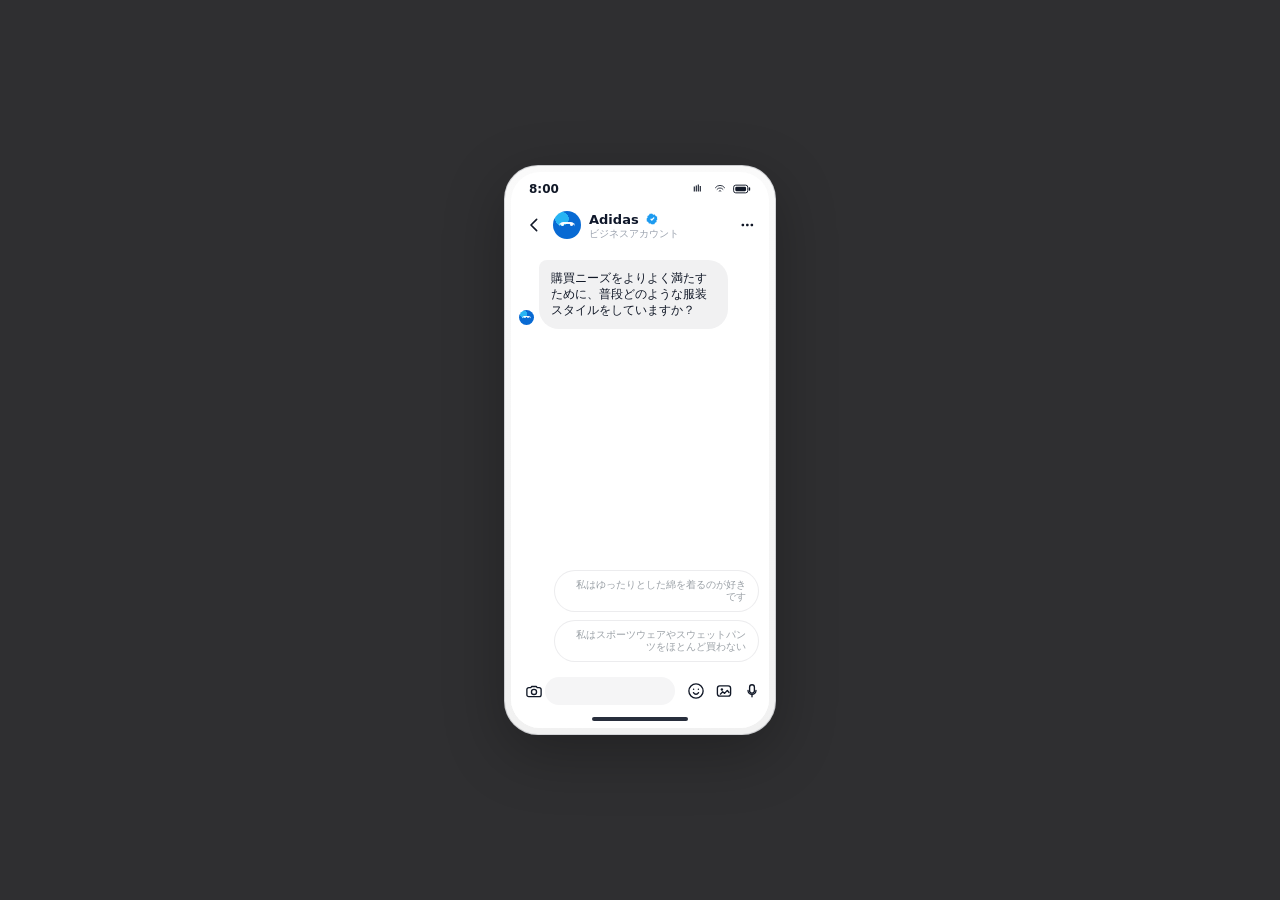
==== index.html @ ad06fc89 "feat: add interactive chat demo" ====
<!doctype html>
<html lang="zh-CN">
  <head>
    <meta charset="UTF-8" />
    <meta name="viewport" content="width=device-width, initial-scale=1.0" />
    <title>自动对话流程 Demo</title>
    <link rel="stylesheet" href="./styles.css" />
  </head>
  <body>
    <main class="page">
      <section class="device" aria-label="Chat Demo">
        <div class="device__screen">
          <div class="statusBar" aria-hidden="true">
            <span class="statusBar__time">8:00</span>
            <div class="statusBar__icons">
              <svg viewBox="0 0 24 24">
                <path d="M3.5 16.8h2.2V7.2H3.5v9.6Zm4 0h2.2V4.8H7.5v12Zm4 0h2.2V2.8h-2.2v14Zm4 0h2.2V6.2h-2.2v10.6Z" fill="currentColor" />
              </svg>
              <svg viewBox="0 0 24 24">
                <path
                  d="M2.8 9.4A11.6 11.6 0 0 1 12 4.8a11.6 11.6 0 0 1 9.2 4.6"
                  fill="none"
                  stroke="currentColor"
                  stroke-width="1.7"
                  stroke-linecap="round"
                />
                <path
                  d="M6.1 12.6A7.3 7.3 0 0 1 12 10a7.3 7.3 0 0 1 5.9 2.6"
                  fill="none"
                  stroke="currentColor"
                  stroke-width="1.7"
                  stroke-linecap="round"
                />
                <path d="M10.1 16a2.5 2.5 0 0 1 3.8 0" fill="none" stroke="currentColor" stroke-width="1.7" stroke-linecap="round" />
              </svg>
              <svg viewBox="0 0 28 14">
                <rect x="1" y="1" width="22" height="12" rx="3.3" fill="none" stroke="currentColor" stroke-width="1.5" />
                <rect x="3.5" y="3.5" width="16.8" height="7" rx="1.8" fill="currentColor" />
                <rect x="24.5" y="4.3" width="2.2" height="5.4" rx="1.1" fill="currentColor" />
              </svg>
            </div>
          </div>
          <header class="chatHeader">
            <button class="iconBtn iconBtn--back" type="button" aria-label="Back">
              <svg viewBox="0 0 24 24" aria-hidden="true">
                <path
                  d="M15.5 19.5 8 12l7.5-7.5"
                  fill="none"
                  stroke="currentColor"
                  stroke-width="2.2"
                  stroke-linecap="round"
                  stroke-linejoin="round"
                />
              </svg>
            </button>
            <div class="chatHeader__title">
              <div class="chatHeader__row">
                <div class="avatar" aria-hidden="true">
                  <span class="avatar__mark"></span>
                </div>
                <div class="chatHeader__nameWrap">
                  <div class="chatHeader__nameRow">
                    <span class="chatHeader__name">Adidas</span>
                    <span class="verify" aria-label="Verified">
                      <svg viewBox="0 0 24 24" aria-hidden="true">
                        <path
                          d="M12 2.4 14.1 4.7l2.9-.4 1.2 2.7 2.7 1.2-.4 2.9L21.6 12l-2.1 2.4.4 2.9-2.7 1.2-1.2 2.7-2.9-.4L12 21.6l-2.4-2.1-2.9.4-1.2-2.7-2.7-1.2.4-2.9L2.4 12l2.1-2.4-.4-2.9L6.8 5.5 8 2.8l2.9.4L12 2.4Z"
                          fill="currentColor"
                        />
                        <path
                          d="m10.4 12.4 1.3 1.3 3.4-3.6"
                          fill="none"
                          stroke="#fff"
                          stroke-width="2.2"
                          stroke-linecap="round"
                          stroke-linejoin="round"
                        />
                      </svg>
                    </span>
                  </div>
                  <div class="chatHeader__sub">ビジネスアカウント</div>
                </div>
              </div>
            </div>
            <button class="iconBtn iconBtn--more" type="button" aria-label="More">
              <svg viewBox="0 0 24 24" aria-hidden="true">
                <path d="M6 12a1.8 1.8 0 1 1 0 .01Zm6 0a1.8 1.8 0 1 1 0 .01Zm6 0a1.8 1.8 0 1 1 0 .01Z" fill="currentColor" />
              </svg>
            </button>
          </header>
          <section class="chatBody" aria-label="Messages">
            <ol class="msgList" id="msgList"></ol>
          </section>
          <section class="quickArea" aria-label="Quick Replies">
            <div class="quickWrap" id="quickWrap"></div>
          </section>
          <footer class="inputBar" aria-label="Message Input">
            <button class="iconBtn iconBtn--ghost" type="button" aria-label="Camera">
              <svg viewBox="0 0 24 24" aria-hidden="true">
                <path
                  d="M7.7 7.5 9 6h6l1.3 1.5H19a2.5 2.5 0 0 1 2.5 2.5v7A2.5 2.5 0 0 1 19 19.5H5A2.5 2.5 0 0 1 2.5 17v-7A2.5 2.5 0 0 1 5 7.5h2.7Z"
                  fill="none"
                  stroke="currentColor"
                  stroke-width="1.8"
                  stroke-linejoin="round"
                />
                <path
                  d="M12 16.6a3.4 3.4 0 1 0 0-6.8 3.4 3.4 0 0 0 0 6.8Z"
                  fill="none"
                  stroke="currentColor"
                  stroke-width="1.8"
                />
              </svg>
            </button>
            <div class="inputPill">
              <input id="textInput" class="textInput" placeholder="" autocomplete="off" />
            </div>
            <div class="inputActions">
              <button class="iconBtn iconBtn--mini" type="button" aria-label="Emoji">
                <svg viewBox="0 0 24 24" aria-hidden="true">
                  <path
                    d="M12 21.5a9.5 9.5 0 1 0 0-19 9.5 9.5 0 0 0 0 19Z"
                    fill="none"
                    stroke="currentColor"
                    stroke-width="1.8"
                  />
                  <path d="M8.8 10.6a1 1 0 1 0 0-2 1 1 0 0 0 0 2Zm6.4 0a1 1 0 1 0 0-2 1 1 0 0 0 0 2Z" fill="currentColor" />
                  <path
                    d="M8.6 14.2c.9 1.4 2.1 2.1 3.4 2.1s2.5-.7 3.4-2.1"
                    fill="none"
                    stroke="currentColor"
                    stroke-width="1.8"
                    stroke-linecap="round"
                  />
                </svg>
              </button>
              <button class="iconBtn iconBtn--mini" type="button" aria-label="Image">
                <svg viewBox="0 0 24 24" aria-hidden="true">
                  <rect x="3.2" y="5.2" width="17.6" height="13.6" rx="3.2" fill="none" stroke="currentColor" stroke-width="1.8" />
                  <circle cx="9.2" cy="10" r="1.6" fill="currentColor" />
                  <path
                    d="m7.1 16.2 3.2-3.1 2.5 2.1 3.6-4 2.3 2.8"
                    fill="none"
                    stroke="currentColor"
                    stroke-width="1.8"
                    stroke-linecap="round"
                    stroke-linejoin="round"
                  />
                </svg>
              </button>
              <button class="iconBtn iconBtn--mini" type="button" aria-label="Voice">
                <svg viewBox="0 0 24 24" aria-hidden="true">
                  <path
                    d="M12 14.8a3.2 3.2 0 0 0 3.2-3.2V6.9a3.2 3.2 0 1 0-6.4 0v4.7A3.2 3.2 0 0 0 12 14.8Z"
                    fill="none"
                    stroke="currentColor"
                    stroke-width="1.8"
                  />
                  <path
                    d="M6.7 11.3a5.3 5.3 0 0 0 10.6 0"
                    fill="none"
                    stroke="currentColor"
                    stroke-width="1.8"
                    stroke-linecap="round"
                  />
                  <path d="M12 16.6v3" fill="none" stroke="currentColor" stroke-width="1.8" stroke-linecap="round" />
                </svg>
              </button>
            </div>
          </footer>
          <div class="homeIndicator" aria-hidden="true"></div>
        </div>
      </section>
    </main>
    <script type="module" src="./app.js"></script>
  </body>
</html>
---- styles.css ----
:root {
  --screen: #ffffff;
  --text: #0f172a;
  --muted: #94a3b8;
  --line: rgba(15, 23, 42, 0.06);
  --bot: #f1f1f2;
  --user: #3568ff;
  --shadow: 0 18px 60px rgba(0, 0, 0, 0.28);
  --radius: 20px;
  --chip: #ffffff;
  --chipLine: rgba(15, 23, 42, 0.08);
}

*,
*::before,
*::after {
  box-sizing: border-box;
}

html,
body {
  height: 100%;
}

body {
  margin: 0;
  font-family: ui-sans-serif, system-ui, -apple-system, BlinkMacSystemFont, "Segoe UI", Roboto, Arial, "Apple Color Emoji",
    "Segoe UI Emoji";
  background: #2f2f31;
  color: var(--text);
}

.page {
  min-height: 100%;
  display: grid;
  place-items: center;
  padding: 22px 18px;
}

.device {
  width: min(272px, 100%);
  border-radius: 34px;
  padding: 6px;
  background: linear-gradient(180deg, #fafafa 0%, #f1f1f1 100%);
  border: 1px solid rgba(15, 23, 42, 0.16);
  box-shadow: var(--shadow);
}

.device__screen {
  height: min(556px, 90vh);
  background: var(--screen);
  border-radius: 29px;
  overflow: hidden;
  display: grid;
  grid-template-rows: 26px 54px 1fr auto auto 18px;
}

.statusBar {
  padding: 8px 18px 0;
  display: flex;
  align-items: center;
  justify-content: space-between;
  font-size: 12px;
  font-weight: 700;
  color: #111827;
}

.statusBar__icons {
  display: flex;
  align-items: center;
  gap: 4px;
}

.statusBar__icons svg {
  display: block;
  width: 18px;
  height: 12px;
}

.chatHeader {
  height: 54px;
  padding: 0 8px;
  display: grid;
  grid-template-columns: 34px 1fr 30px;
  align-items: center;
  background: #ffffff;
}

.chatHeader__row {
  display: flex;
  align-items: center;
  gap: 8px;
}

.avatar {
  width: 28px;
  height: 28px;
  border-radius: 999px;
  background: radial-gradient(circle at 32% 28%, #27b4f3 0 24%, #086ad3 25% 100%);
  display: grid;
  place-items: center;
  overflow: hidden;
  flex: 0 0 auto;
}

.avatar__mark {
  width: 16px;
  height: 9px;
  border-radius: 20px;
  border-top: 2px solid rgba(255, 255, 255, 0.95);
  position: relative;
  transform: translateY(1px);
}

.avatar__mark::before,
.avatar__mark::after {
  content: "";
  position: absolute;
  background: rgba(255, 255, 255, 0.95);
  border-radius: 999px;
}

.avatar__mark::before {
  width: 3px;
  height: 3px;
  top: -1px;
  left: 2px;
}

.avatar__mark::after {
  width: 3px;
  height: 3px;
  top: -1px;
  right: 2px;
}

.chatHeader__nameWrap {
  display: flex;
  flex-direction: column;
  gap: 1px;
  min-width: 0;
}

.chatHeader__nameRow {
  display: flex;
  align-items: center;
  gap: 6px;
  min-width: 0;
}

.chatHeader__name {
  font-weight: 600;
  font-size: 13px;
  white-space: nowrap;
  overflow: hidden;
  text-overflow: ellipsis;
}

.verify {
  width: 14px;
  height: 14px;
  color: #1d9bf0;
  display: inline-flex;
}

.chatHeader__sub {
  font-size: 10px;
  color: #9ca3af;
  line-height: 1.1;
}

.iconBtn {
  appearance: none;
  border: 0;
  background: transparent;
  width: 30px;
  height: 30px;
  border-radius: 999px;
  display: grid;
  place-items: center;
  color: #111827;
  cursor: pointer;
}

.iconBtn svg {
  width: 18px;
  height: 18px;
}

.iconBtn:active {
  transform: translateY(1px);
}

.iconBtn--ghost {
  color: #111827;
}

.iconBtn--mini {
  width: 24px;
  height: 24px;
  color: #111827;
}

.chatBody {
  padding: 8px 8px 2px 8px;
  overflow: auto;
  background: #ffffff;
}

.msgList {
  list-style: none;
  padding: 0;
  margin: 0;
  display: flex;
  flex-direction: column;
  gap: 8px;
  min-height: 100%;
}

.msg {
  display: flex;
  gap: 5px;
  align-items: flex-end;
  opacity: 0;
  transform: translateY(8px);
  animation: popIn 220ms ease-out forwards;
}

@keyframes popIn {
  to {
    opacity: 1;
    transform: translateY(0);
  }
}

.msg--bot {
  justify-content: flex-start;
}

.msg--user {
  justify-content: flex-end;
}

.msg__avatar {
  width: 15px;
  height: 15px;
  border-radius: 999px;
  background: radial-gradient(circle at 32% 28%, #27b4f3 0 24%, #086ad3 25% 100%);
  display: grid;
  place-items: center;
  margin-bottom: 4px;
  flex: 0 0 auto;
}

.msg__avatar .avatar__mark {
  width: 9px;
  height: 5px;
  border-top-width: 1.6px;
}

.msg__avatar .avatar__mark::before,
.msg__avatar .avatar__mark::after {
  width: 2px;
  height: 2px;
}

.bubble {
  max-width: 78%;
  padding: 10px 12px;
  border-radius: var(--radius);
  font-size: 12px;
  line-height: 1.35;
  letter-spacing: 0;
  word-break: break-word;
}

.bubble--bot {
  background: var(--bot);
  color: #111827;
  border-top-left-radius: 8px;
}

.bubble--user {
  background: var(--user);
  color: white;
  border-top-right-radius: 8px;
}

.typingDots {
  width: 38px;
  display: grid;
  grid-template-columns: repeat(3, 1fr);
  gap: 4px;
  align-items: center;
  padding: 1px 0;
}

.typingDots span {
  height: 6px;
  width: 6px;
  border-radius: 999px;
  background: rgba(17, 24, 39, 0.35);
  animation: blink 1s infinite ease-in-out;
}

.typingDots span:nth-child(2) {
  animation-delay: 0.18s;
}
.typingDots span:nth-child(3) {
  animation-delay: 0.36s;
}

@keyframes blink {
  0%,
  100% {
    opacity: 0.2;
    transform: translateY(0);
  }
  50% {
    opacity: 0.85;
    transform: translateY(-1px);
  }
}

.quickArea {
  padding: 0 10px 8px;
  background: #ffffff;
}

.quickWrap {
  display: flex;
  flex-direction: column;
  align-items: flex-end;
  gap: 8px;
  min-height: 62px;
}

.chip {
  border: 1px solid var(--chipLine);
  background: var(--chip);
  color: #9aa0a6;
  border-radius: 999px;
  padding: 8px 12px;
  font-size: 10px;
  line-height: 1.2;
  max-width: 205px;
  text-align: right;
  cursor: pointer;
  user-select: none;
  box-shadow: 0 0 0 1px rgba(255, 255, 255, 0.7) inset;
  transition: transform 140ms ease, border-color 140ms ease, color 140ms ease;
}

.chip:hover {
  border-color: rgba(15, 23, 42, 0.12);
  color: #6b7280;
  transform: translateY(-1px);
}

.chip:active {
  transform: translateY(0);
}

.inputBar {
  padding: 6px 8px 4px;
  display: grid;
  grid-template-columns: 20px 1fr auto;
  gap: 6px;
  align-items: center;
  background: #ffffff;
}

.inputPill {
  height: 28px;
  border-radius: 999px;
  background: #f5f5f6;
  display: flex;
  align-items: center;
  padding: 0 10px;
}

.textInput {
  width: 100%;
  height: 28px;
  border: 0;
  outline: none;
  font-size: 12px;
  background: transparent;
  color: #0f172a;
}

.textInput::placeholder {
  color: rgba(15, 23, 42, 0.45);
}

.inputActions {
  display: flex;
  align-items: center;
  gap: 4px;
}

.homeIndicator {
  display: grid;
  place-items: center;
  background: #ffffff;
}

.homeIndicator::before {
  content: "";
  width: 96px;
  height: 3.5px;
  border-radius: 999px;
  background: rgba(17, 24, 39, 0.9);
}

@media (max-height: 640px) {
  .device__screen {
    height: 86vh;
  }
}
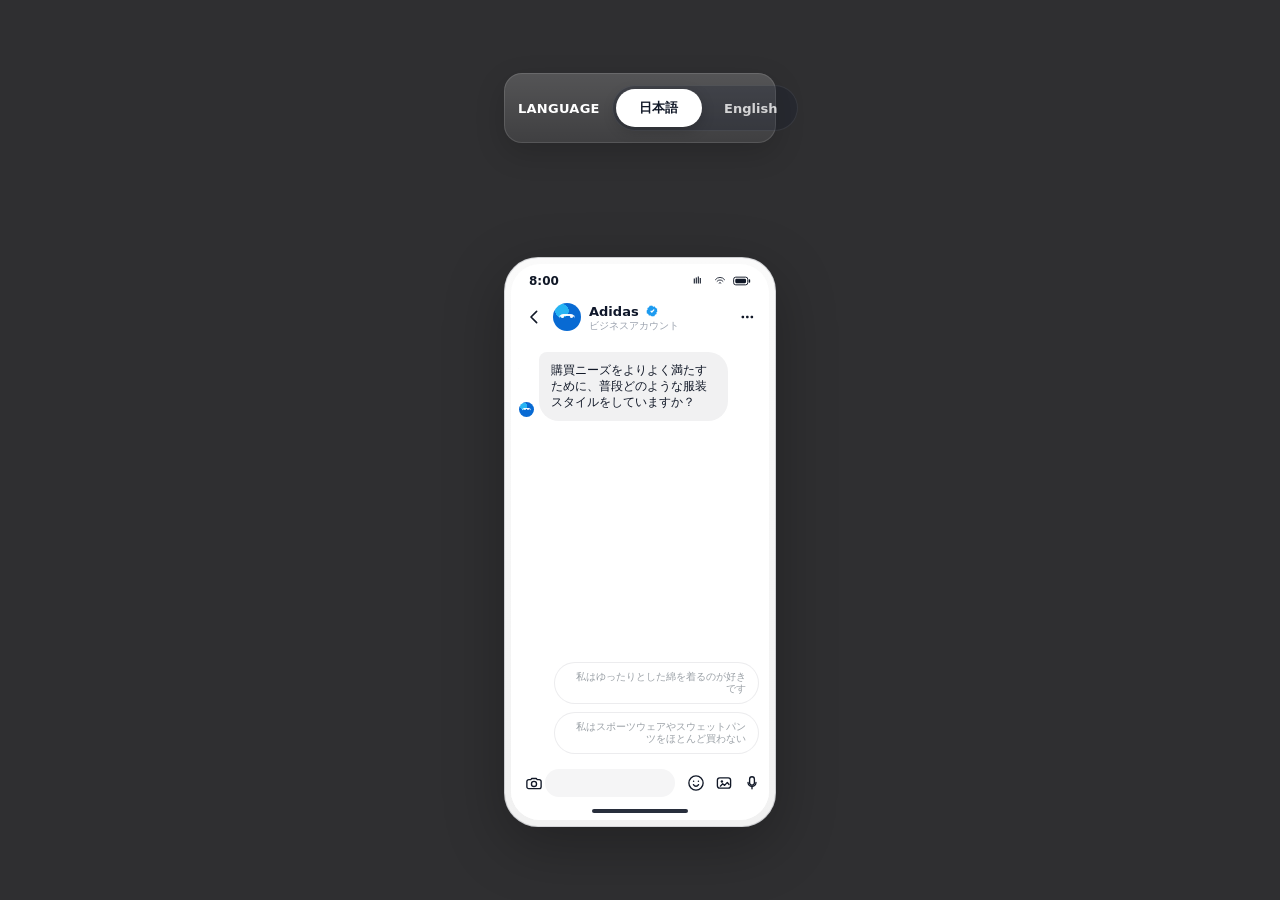
==== commit 2bf474e7: "style: make language switch more prominent" ====
--- a/index.html
+++ b/index.html
@@ -1,13 +1,20 @@
 <!doctype html>
-<html lang="zh-CN">
+<html lang="ja">
   <head>
     <meta charset="UTF-8" />
     <meta name="viewport" content="width=device-width, initial-scale=1.0" />
-    <title>自动对话流程 Demo</title>
+    <title>自動対話フロー Demo</title>
     <link rel="stylesheet" href="./styles.css" />
   </head>
   <body>
     <main class="page">
+      <nav class="langSwitch" aria-label="Language switch">
+        <div class="langSwitch__label">Language</div>
+        <div class="langSwitch__group">
+          <a class="langSwitch__item langSwitch__item--active" href="./index.html">日本語</a>
+          <a class="langSwitch__item" href="./english.html">English</a>
+        </div>
+      </nav>
       <section class="device" aria-label="Chat Demo">
         <div class="device__screen">
           <div class="statusBar" aria-hidden="true">
--- a/styles.css
+++ b/styles.css
@@ -34,7 +34,61 @@
   min-height: 100%;
   display: grid;
   place-items: center;
+  gap: 12px;
   padding: 22px 18px;
+}
+
+.langSwitch {
+  width: min(272px, 100%);
+  display: flex;
+  align-items: center;
+  justify-content: space-between;
+  gap: 12px;
+  padding: 12px 14px;
+  border-radius: 18px;
+  background: linear-gradient(180deg, rgba(255, 255, 255, 0.18) 0%, rgba(255, 255, 255, 0.08) 100%);
+  box-shadow: 0 10px 30px rgba(0, 0, 0, 0.16), inset 0 0 0 1px rgba(255, 255, 255, 0.12);
+}
+
+.langSwitch__label {
+  color: #ffffff;
+  font-size: 13px;
+  font-weight: 700;
+  letter-spacing: 0.02em;
+  text-transform: uppercase;
+}
+
+.langSwitch__group {
+  display: inline-flex;
+  align-items: center;
+  gap: 6px;
+  padding: 4px;
+  border-radius: 999px;
+  background: rgba(15, 23, 42, 0.24);
+  box-shadow: inset 0 0 0 1px rgba(255, 255, 255, 0.08);
+}
+
+.langSwitch__item {
+  min-width: 86px;
+  padding: 10px 14px;
+  border-radius: 999px;
+  color: rgba(255, 255, 255, 0.78);
+  font-size: 13px;
+  font-weight: 700;
+  text-align: center;
+  text-decoration: none;
+  transition: background 180ms ease, color 180ms ease, transform 180ms ease, box-shadow 180ms ease;
+}
+
+.langSwitch__item:hover {
+  color: #ffffff;
+  transform: translateY(-1px);
+}
+
+.langSwitch__item--active {
+  background: #ffffff;
+  color: #111827;
+  box-shadow: 0 4px 14px rgba(0, 0, 0, 0.18);
 }
 
 .device {
@@ -335,6 +389,10 @@
   min-height: 62px;
 }
 
+.quickWrap--busy {
+  pointer-events: none;
+}
+
 .chip {
   border: 1px solid var(--chipLine);
   background: var(--chip);
@@ -348,7 +406,18 @@
   cursor: pointer;
   user-select: none;
   box-shadow: 0 0 0 1px rgba(255, 255, 255, 0.7) inset;
-  transition: transform 140ms ease, border-color 140ms ease, color 140ms ease;
+  opacity: 0;
+  transform: translateY(10px);
+  animation: chipIn 260ms ease forwards;
+  animation-delay: var(--chip-delay, 0ms);
+  transition: transform 180ms ease, border-color 180ms ease, color 180ms ease, opacity 180ms ease, background 180ms ease;
+}
+
+@keyframes chipIn {
+  to {
+    opacity: 1;
+    transform: translateY(0);
+  }
 }
 
 .chip:hover {
@@ -359,6 +428,28 @@
 
 .chip:active {
   transform: translateY(0);
+}
+
+.chip:disabled {
+  cursor: default;
+}
+
+.chip--selected {
+  opacity: 1;
+  color: #ffffff;
+  background: var(--user);
+  border-color: transparent;
+  transform: translateX(0) scale(1.01);
+  box-shadow: none;
+}
+
+.chip--dismissed {
+  opacity: 0;
+  transform: translateX(18px);
+}
+
+.chip--hold {
+  opacity: 0.55;
 }
 
 .inputBar {
@@ -397,6 +488,12 @@
   display: flex;
   align-items: center;
   gap: 4px;
+  transition: opacity 180ms ease;
+}
+
+.inputBar--busy .inputActions,
+.inputBar--busy .iconBtn--ghost {
+  opacity: 0.42;
 }
 
 .homeIndicator {
